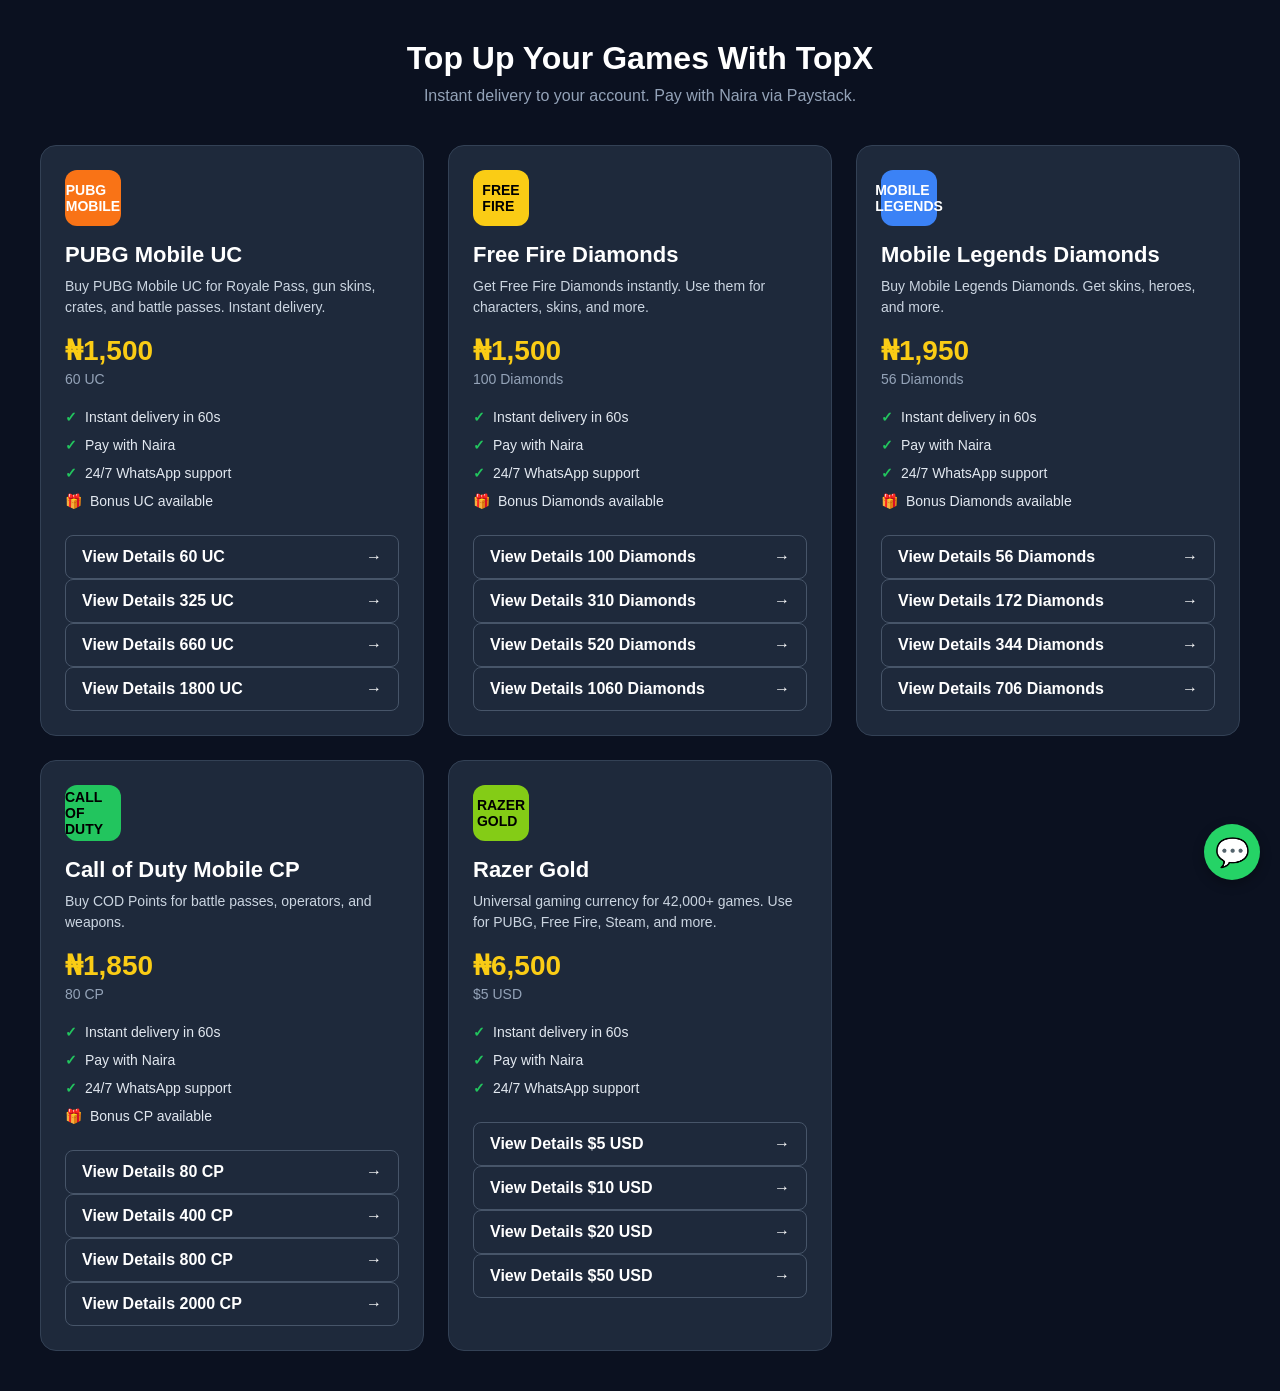
==== game.html @ 80dfed86 "Add files via upload" ====
<!DOCTYPE html>
<html lang="en">
<head>
<meta charset="UTF-8">
<meta name="viewport" content="width=device-width, initial-scale=1.0">
<title>TopX Games - Top Up Instantly</title>
<style>
    * {
    margin: 0;
    padding: 0;
    box-sizing: border-box;
  }
  body {
    font-family: 'Segoe UI', Arial, sans-serif;
    background: #0b1120;
    color: #fff;
    padding: 40px 20px;
  }
  h1 {
    text-align: center;
    font-size: 32px;
    margin-bottom: 10px;
  }
  .subtitle {
    text-align: center;
    color: #94a3b8;
    margin-bottom: 40px;
  }
  .grid {
    display: grid;
    grid-template-columns: repeat(auto-fit, minmax(300px, 1fr));
    gap: 24px;
    max-width: 1200px;
    margin: 0 auto;
  }
  .card {
    background: #1e293b;
    border-radius: 16px;
    padding: 24px;
    border: 1px solid #334155;
    transition: 0.3s;
  }
  .card:hover {
    border-color: #facc15;
    transform: translateY(-4px);
  }
  .game-logo {
    width: 56px;
    height: 56px;
    border-radius: 12px;
    display: flex;
    align-items: center;
    justify-content: center;
    font-weight: bold;
    font-size: 14px;
    margin-bottom: 16px;
  }
  .pubg { background: #f97316; }
  .freefire { background: #facc15; color: #000; }
  .mlbb { background: #3b82f6; }
  .cod { background: #22c55e; color: #000; }
  .razer { background: #84cc16; color: #000; }
  
  .card h2 {
    font-size: 22px;
    margin-bottom: 8px;
  }
  .desc {
    color: #cbd5e1;
    font-size: 14px;
    line-height: 1.5;
    margin-bottom: 16px;
  }
  .price {
    font-size: 28px;
    font-weight: bold;
    color: #facc15;
    margin-bottom: 4px;
  }
  .price-sub {
    color: #94a3b8;
    font-size: 14px;
    margin-bottom: 16px;
  }
  .features {
    list-style: none;
    margin-bottom: 20px;
  }
  .features li {
    padding: 6px 0;
    font-size: 14px;
    color: #e2e8f0;
  }
  .features li::before {
    content: "✓";
    color: #22c55e;
    margin-right: 8px;
    font-weight: bold;
  }
  .features li.bonus::before {
    content: "🎁";
  }
  .btn {
    display: flex;
    align-items: center;
    justify-content: space-between;
    width: 100%;
    padding: 12px 16px;
    background: transparent;
    border: 1px solid #475569;
    border-radius: 8px;
    color: #fff;
    text-decoration: none;
    font-weight: 600;
    transition: 0.2s;
  }
  .btn:hover {
    background: #334155;
    border-color: #facc15;
  }
  
  /* WhatsApp float button */
  .whatsapp-float {
    position: fixed;
    bottom: 20px;
    right: 20px;
    background: #25d366;
    color: white;
    border-radius: 50%;
    width: 56px;
    height: 56px;
    display: flex;
    align-items: center;
    justify-content: center;
    font-size: 28px;
    text-decoration: none;
    box-shadow: 0 4px 12px rgba(0,0,0,0.3);
    z-index: 100;
  }
</style>
</head>
<body>

<h1>Top Up Your Games With TopX</h1>
<p class="subtitle">Instant delivery to your account. Pay with Naira via Paystack.</p>

<div class="grid">

  <!-- PUBG Mobile -->
  <div class="card">
    <div class="game-logo pubg">PUBG<br>MOBILE</div>
    <h2>PUBG Mobile UC</h2>
    <p class="desc">Buy PUBG Mobile UC for Royale Pass, gun skins, crates, and battle passes. Instant delivery.</p>
    <div class="price">₦1,500</div>
    <div class="price-sub">60 UC</div>
    <ul class="features">
      <li>Instant delivery in 60s</li>
      <li>Pay with Naira</li>
      <li>24/7 WhatsApp support</li>
      <li class="bonus">Bonus UC available</li>
    </ul>
    <a href="https://paystack.shop/pay/xchd1h-ct-" class="btn">
      View Details 60 UC <span>→</span>
    </a>
     <a href="https://paystack.shop/pay/4hnu-pbxvs" class="btn">
      View Details 325 UC <span>→</span>
    </a>
     <a href="https://paystack.shop/pay/al2-u8zqrh" class="btn">
      View Details 660 UC <span>→</span>
    </a>
     <a href="https://paystack.shop/pay/vr7f7yevnf" class="btn">
      View Details 1800 UC <span>→</span>
    </a>
  </div>

  <!-- Free Fire -->
  <div class="card">
    <div class="game-logo freefire">FREE<br>FIRE</div>
    <h2>Free Fire Diamonds</h2>
    <p class="desc">Get Free Fire Diamonds instantly. Use them for characters, skins, and more.</p>
    <div class="price">₦1,500</div>
    <div class="price-sub">100 Diamonds</div>
    <ul class="features">
      <li>Instant delivery in 60s</li>
      <li>Pay with Naira</li>
      <li>24/7 WhatsApp support</li>
      <li class="bonus">Bonus Diamonds available</li>
    </ul>
    <a href="https://paystack.shop/pay/ngoff5sj6j" class="btn">
      View Details 100 Diamonds <span>→</span>
    </a>
     <a href="https://paystack.shop/pay/ev4qpxm20n" class="btn">
      View Details 310 Diamonds<span>→</span>
    </a>
     <a href="https://paystack.shop/pay/2viwco8n-y" class="btn">
      View Details 520 Diamonds<span>→</span>
    </a>
     <a href="https://paystack.shop/pay/7b4tw1c056" class="btn">
      View Details 1060 Diamonds<span>→</span>
    </a>
  </div>

  <!-- Mobile Legends -->
  <div class="card">
    <div class="game-logo mlbb">MOBILE<br>LEGENDS</div>
    <h2>Mobile Legends Diamonds</h2>
    <p class="desc">Buy Mobile Legends Diamonds. Get skins, heroes, and more.</p>
    <div class="price">₦1,950</div>
    <div class="price-sub">56 Diamonds</div>
    <ul class="features">
      <li>Instant delivery in 60s</li>
      <li>Pay with Naira</li>
      <li>24/7 WhatsApp support</li>
      <li class="bonus">Bonus Diamonds available</li>
    </ul>
    <a href="https://paystack.shop/pay/c4pydxbpqz" class="btn">
      View Details 56 Diamonds <span>→</span>
    </a>
      <a href="https://paystack.shop/pay/37dpo6qy38" class="btn">
      View Details 172 Diamonds <span>→</span>
    </a>
      <a href="https://paystack.shop/pay/l9fog6nznw" class="btn">
      View Details 344 Diamonds <span>→</span>
    </a>
     <a href="https://paystack.shop/pay/v8njow94bd" class="btn">
      View Details 706 Diamonds <span>→</span>
    </a>
  </div>

  <!-- COD Mobile -->
  <div class="card">
    <div class="game-logo cod">CALL OF<br>DUTY</div>
    <h2>Call of Duty Mobile CP</h2>
    <p class="desc">Buy COD Points for battle passes, operators, and weapons.</p>
    <div class="price">₦1,850</div>
    <div class="price-sub">80 CP</div>
    <ul class="features">
      <li>Instant delivery in 60s</li>
      <li>Pay with Naira</li>
      <li>24/7 WhatsApp support</li>
      <li class="bonus">Bonus CP available</li>
    </ul>
    <a href="https://paystack.shop/pay/sqb4hwqy0k" class="btn">
      View Details 80 CP <span>→</span>
    </a>
    <a href="https://paystack.shop/pay/r9q8rj1ml0" class="btn">
      View Details 400 CP <span>→</span>
    </a>
    <a href="https://paystack.shop/pay/k4jo2h97el" class="btn">
      View Details 800 CP <span>→</span>
    </a>
     <a href="https://paystack.shop/pay/ymvh7iapzj" class="btn">
      View Details 2000 CP <span>→</span>
    </a>
  </div>

  <!-- Razer Gold -->
  <div class="card">
    <div class="game-logo razer">RAZER<br>GOLD</div>
    <h2>Razer Gold</h2>
    <p class="desc">Universal gaming currency for 42,000+ games. Use for PUBG, Free Fire, Steam, and more.</p>
    <div class="price">₦6,500</div>
    <div class="price-sub">$5 USD</div>
    <ul class="features">
      <li>Instant delivery in 60s</li>
      <li>Pay with Naira</li>
      <li>24/7 WhatsApp support</li>
    </ul>
    <a href="https://paystack.shop/pay/ild9ljl3u-" class="btn">
      View Details $5 USD <span>→</span>
    </a>
     <a href="https://paystack.shop/pay/w8z5cuawx1" class="btn">
      View Details $10 USD <span>→</span>
    </a>
     <a href="https://paystack.shop/pay/5r7kbi7utv" class="btn">
      View Details $20 USD <span>→</span>
    </a>
     <a href="https://paystack.shop/pay/aq4lez1ybx" class="btn">
      View Details $50 USD <span>→</span>
    </a>
  </div>

</div>

<a href="https://wa.me/2349137832988?text=Hi%20TopX,%20I%20just%20made%20a%20payment" 
   class="whatsapp-float" 
   target="_blank">
   💬
</a>

<!-- Monetag Service Worker Registration -->
<script>
if ('serviceWorker' in navigator) {
  navigator.serviceWorker.register('/sw.js');
}
</script>

</body>
</html>
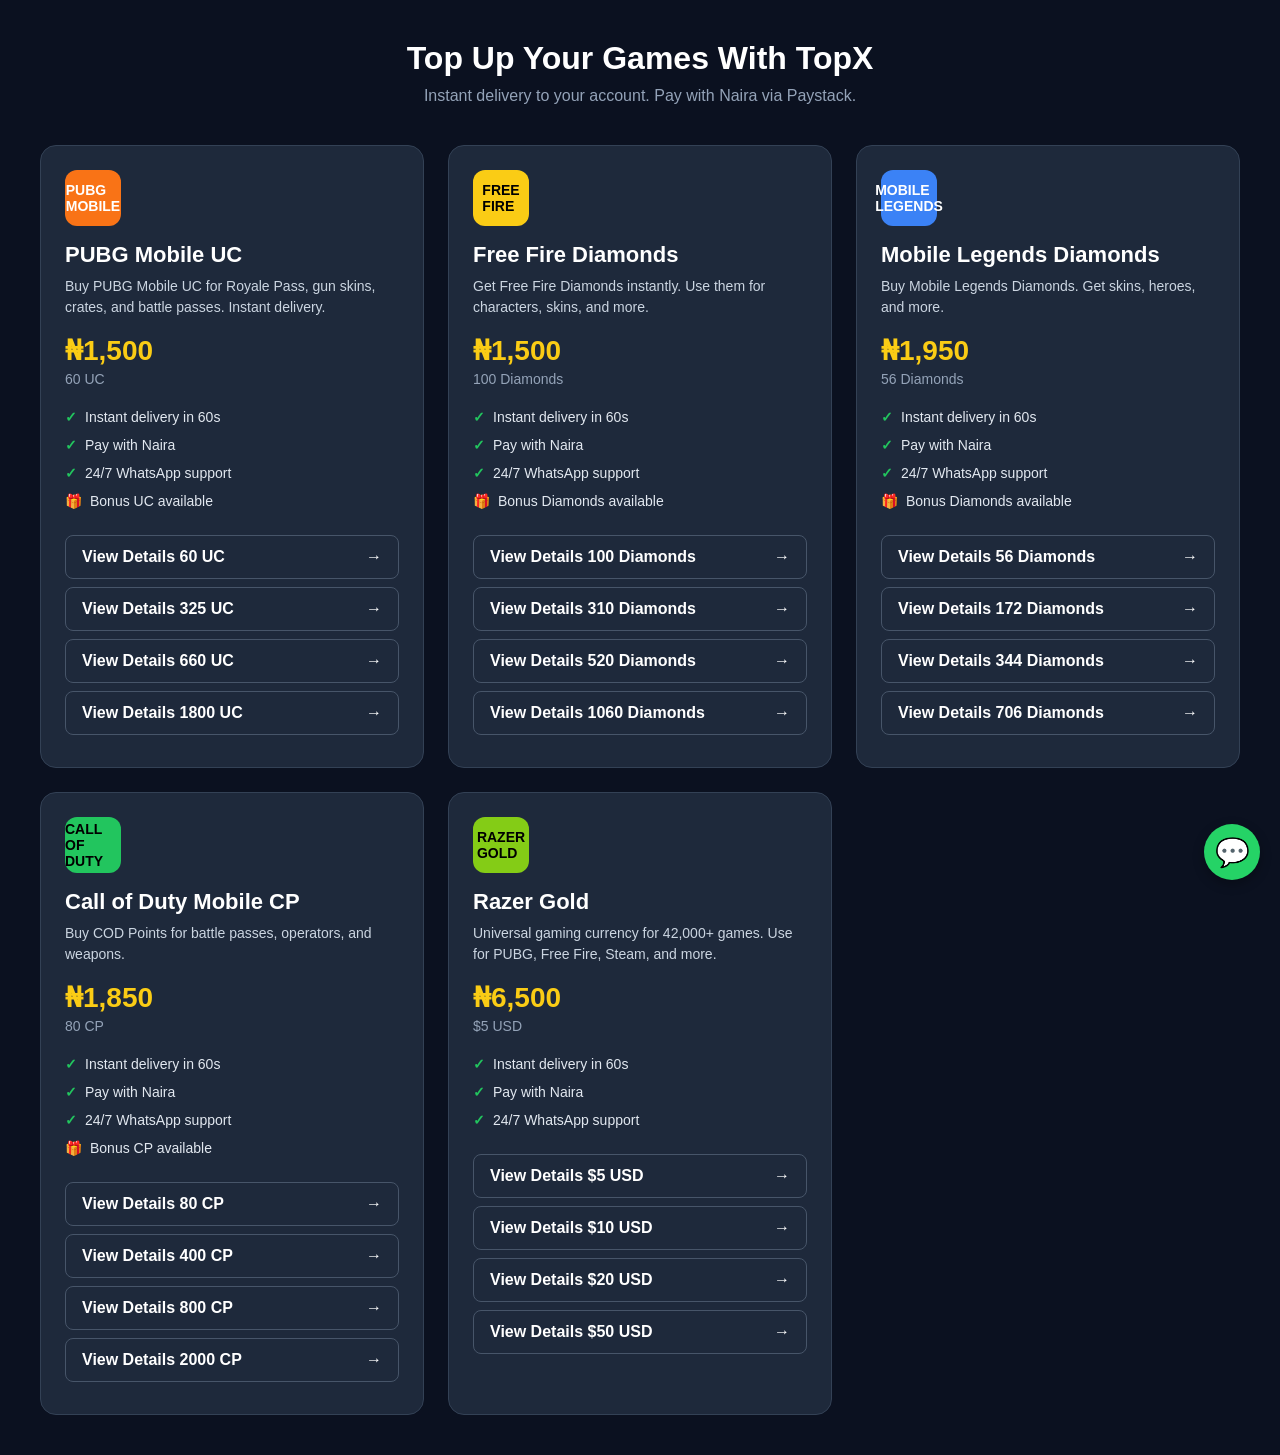
==== commit fe8c5691: "Refactor game.html structure and service worker Updated the HTML structure and improved service work" ====
--- a/game.html
+++ b/game.html
@@ -106,6 +106,7 @@
     justify-content: space-between;
     width: 100%;
     padding: 12px 16px;
+    margin-bottom: 8px;
     background: transparent;
     border: 1px solid #475569;
     border-radius: 8px;
@@ -145,7 +146,6 @@
 <p class="subtitle">Instant delivery to your account. Pay with Naira via Paystack.</p>
 
 <div class="grid">
-
   <!-- PUBG Mobile -->
   <div class="card">
     <div class="game-logo pubg">PUBG<br>MOBILE</div>
@@ -159,18 +159,10 @@
       <li>24/7 WhatsApp support</li>
       <li class="bonus">Bonus UC available</li>
     </ul>
-    <a href="https://paystack.shop/pay/xchd1h-ct-" class="btn">
-      View Details 60 UC <span>→</span>
-    </a>
-     <a href="https://paystack.shop/pay/4hnu-pbxvs" class="btn">
-      View Details 325 UC <span>→</span>
-    </a>
-     <a href="https://paystack.shop/pay/al2-u8zqrh" class="btn">
-      View Details 660 UC <span>→</span>
-    </a>
-     <a href="https://paystack.shop/pay/vr7f7yevnf" class="btn">
-      View Details 1800 UC <span>→</span>
-    </a>
+    <a href="https://paystack.shop/pay/xchd1h-ct-" class="btn">View Details 60 UC <span>→</span></a>
+    <a href="https://paystack.shop/pay/4hnu-pbxvs" class="btn">View Details 325 UC <span>→</span></a>
+    <a href="https://paystack.shop/pay/al2-u8zqrh" class="btn">View Details 660 UC <span>→</span></a>
+    <a href="https://paystack.shop/pay/vr7f7yevnf" class="btn">View Details 1800 UC <span>→</span></a>
   </div>
 
   <!-- Free Fire -->
@@ -186,18 +178,10 @@
       <li>24/7 WhatsApp support</li>
       <li class="bonus">Bonus Diamonds available</li>
     </ul>
-    <a href="https://paystack.shop/pay/ngoff5sj6j" class="btn">
-      View Details 100 Diamonds <span>→</span>
-    </a>
-     <a href="https://paystack.shop/pay/ev4qpxm20n" class="btn">
-      View Details 310 Diamonds<span>→</span>
-    </a>
-     <a href="https://paystack.shop/pay/2viwco8n-y" class="btn">
-      View Details 520 Diamonds<span>→</span>
-    </a>
-     <a href="https://paystack.shop/pay/7b4tw1c056" class="btn">
-      View Details 1060 Diamonds<span>→</span>
-    </a>
+    <a href="https://paystack.shop/pay/ngoff5sj6j" class="btn">View Details 100 Diamonds <span>→</span></a>
+    <a href="https://paystack.shop/pay/ev4qpxm20n" class="btn">View Details 310 Diamonds<span>→</span></a>
+    <a href="https://paystack.shop/pay/2viwco8n-y" class="btn">View Details 520 Diamonds<span>→</span></a>
+    <a href="https://paystack.shop/pay/7b4tw1c056" class="btn">View Details 1060 Diamonds<span>→</span></a>
   </div>
 
   <!-- Mobile Legends -->
@@ -213,18 +197,10 @@
       <li>24/7 WhatsApp support</li>
       <li class="bonus">Bonus Diamonds available</li>
     </ul>
-    <a href="https://paystack.shop/pay/c4pydxbpqz" class="btn">
-      View Details 56 Diamonds <span>→</span>
-    </a>
-      <a href="https://paystack.shop/pay/37dpo6qy38" class="btn">
-      View Details 172 Diamonds <span>→</span>
-    </a>
-      <a href="https://paystack.shop/pay/l9fog6nznw" class="btn">
-      View Details 344 Diamonds <span>→</span>
-    </a>
-     <a href="https://paystack.shop/pay/v8njow94bd" class="btn">
-      View Details 706 Diamonds <span>→</span>
-    </a>
+    <a href="https://paystack.shop/pay/c4pydxbpqz" class="btn">View Details 56 Diamonds <span>→</span></a>
+    <a href="https://paystack.shop/pay/37dpo6qy38" class="btn">View Details 172 Diamonds <span>→</span></a>
+    <a href="https://paystack.shop/pay/l9fog6nznw" class="btn">View Details 344 Diamonds <span>→</span></a>
+    <a href="https://paystack.shop/pay/v8njow94bd" class="btn">View Details 706 Diamonds <span>→</span></a>
   </div>
 
   <!-- COD Mobile -->
@@ -240,18 +216,10 @@
       <li>24/7 WhatsApp support</li>
       <li class="bonus">Bonus CP available</li>
     </ul>
-    <a href="https://paystack.shop/pay/sqb4hwqy0k" class="btn">
-      View Details 80 CP <span>→</span>
-    </a>
-    <a href="https://paystack.shop/pay/r9q8rj1ml0" class="btn">
-      View Details 400 CP <span>→</span>
-    </a>
-    <a href="https://paystack.shop/pay/k4jo2h97el" class="btn">
-      View Details 800 CP <span>→</span>
-    </a>
-     <a href="https://paystack.shop/pay/ymvh7iapzj" class="btn">
-      View Details 2000 CP <span>→</span>
-    </a>
+    <a href="https://paystack.shop/pay/sqb4hwqy0k" class="btn">View Details 80 CP <span>→</span></a>
+    <a href="https://paystack.shop/pay/r9q8rj1ml0" class="btn">View Details 400 CP <span>→</span></a>
+    <a href="https://paystack.shop/pay/k4jo2h97el" class="btn">View Details 800 CP <span>→</span></a>
+    <a href="https://paystack.shop/pay/ymvh7iapzj" class="btn">View Details 2000 CP <span>→</span></a>
   </div>
 
   <!-- Razer Gold -->
@@ -266,20 +234,11 @@
       <li>Pay with Naira</li>
       <li>24/7 WhatsApp support</li>
     </ul>
-    <a href="https://paystack.shop/pay/ild9ljl3u-" class="btn">
-      View Details $5 USD <span>→</span>
-    </a>
-     <a href="https://paystack.shop/pay/w8z5cuawx1" class="btn">
-      View Details $10 USD <span>→</span>
-    </a>
-     <a href="https://paystack.shop/pay/5r7kbi7utv" class="btn">
-      View Details $20 USD <span>→</span>
-    </a>
-     <a href="https://paystack.shop/pay/aq4lez1ybx" class="btn">
-      View Details $50 USD <span>→</span>
-    </a>
-  </div>
-
+    <a href="https://paystack.shop/pay/ild9ljl3u-" class="btn">View Details $5 USD <span>→</span></a>
+    <a href="https://paystack.shop/pay/w8z5cuawx1" class="btn">View Details $10 USD <span>→</span></a>
+    <a href="https://paystack.shop/pay/5r7kbi7utv" class="btn">View Details $20 USD <span>→</span></a>
+    <a href="https://paystack.shop/pay/aq4lez1ybx" class="btn">View Details $50 USD <span>→</span></a>
+  </div>
 </div>
 
 <a href="https://wa.me/2349137832988?text=Hi%20TopX,%20I%20just%20made%20a%20payment" 
@@ -288,12 +247,16 @@
    💬
 </a>
 
-<!-- Monetag Service Worker Registration -->
+<!-- Service Worker Registration -->
 <script>
 if ('serviceWorker' in navigator) {
-  navigator.serviceWorker.register('/sw.js');
+  window.addEventListener('load', () => {
+    navigator.serviceWorker.register('/sw.js')
+      .then(reg => console.log('SW registered:', reg.scope))
+      .catch(err => console.log('SW registration failed:', err));
+  });
 }
 </script>
 
 </body>
-</html>+</html>
